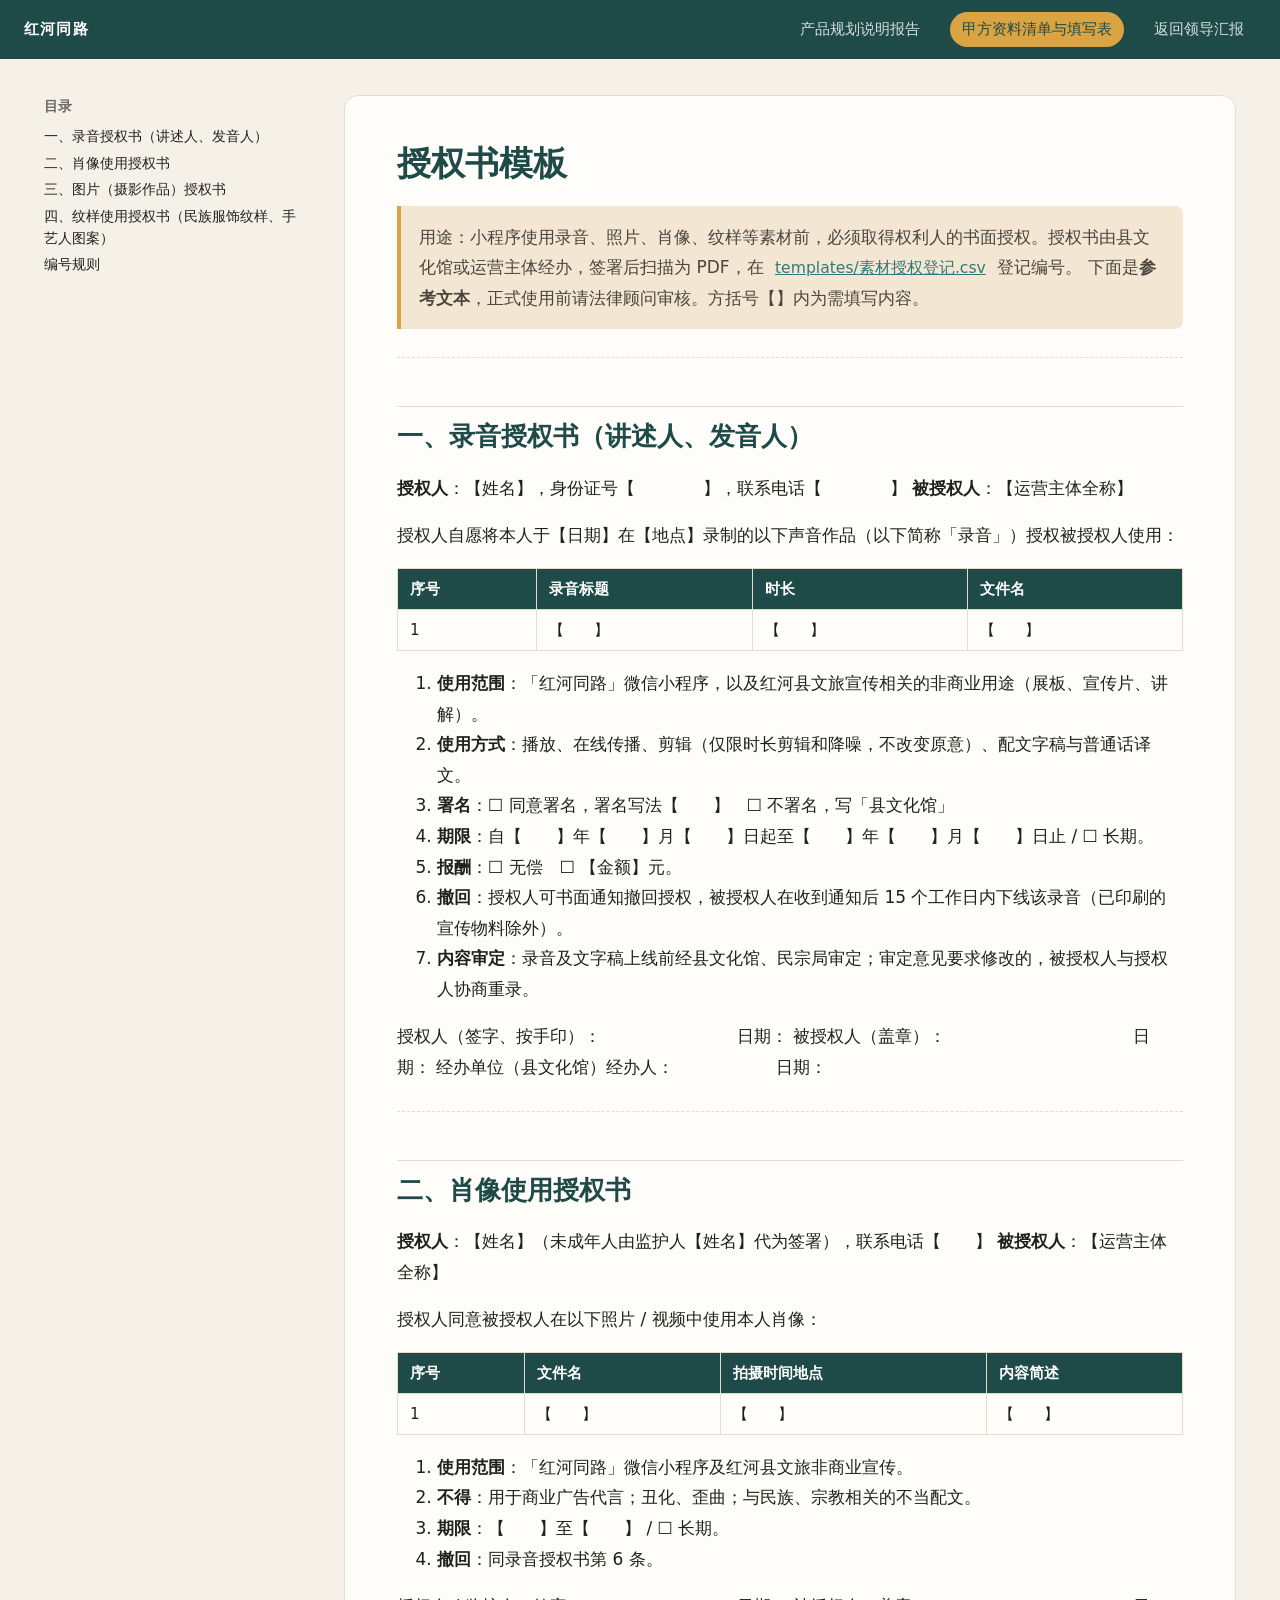
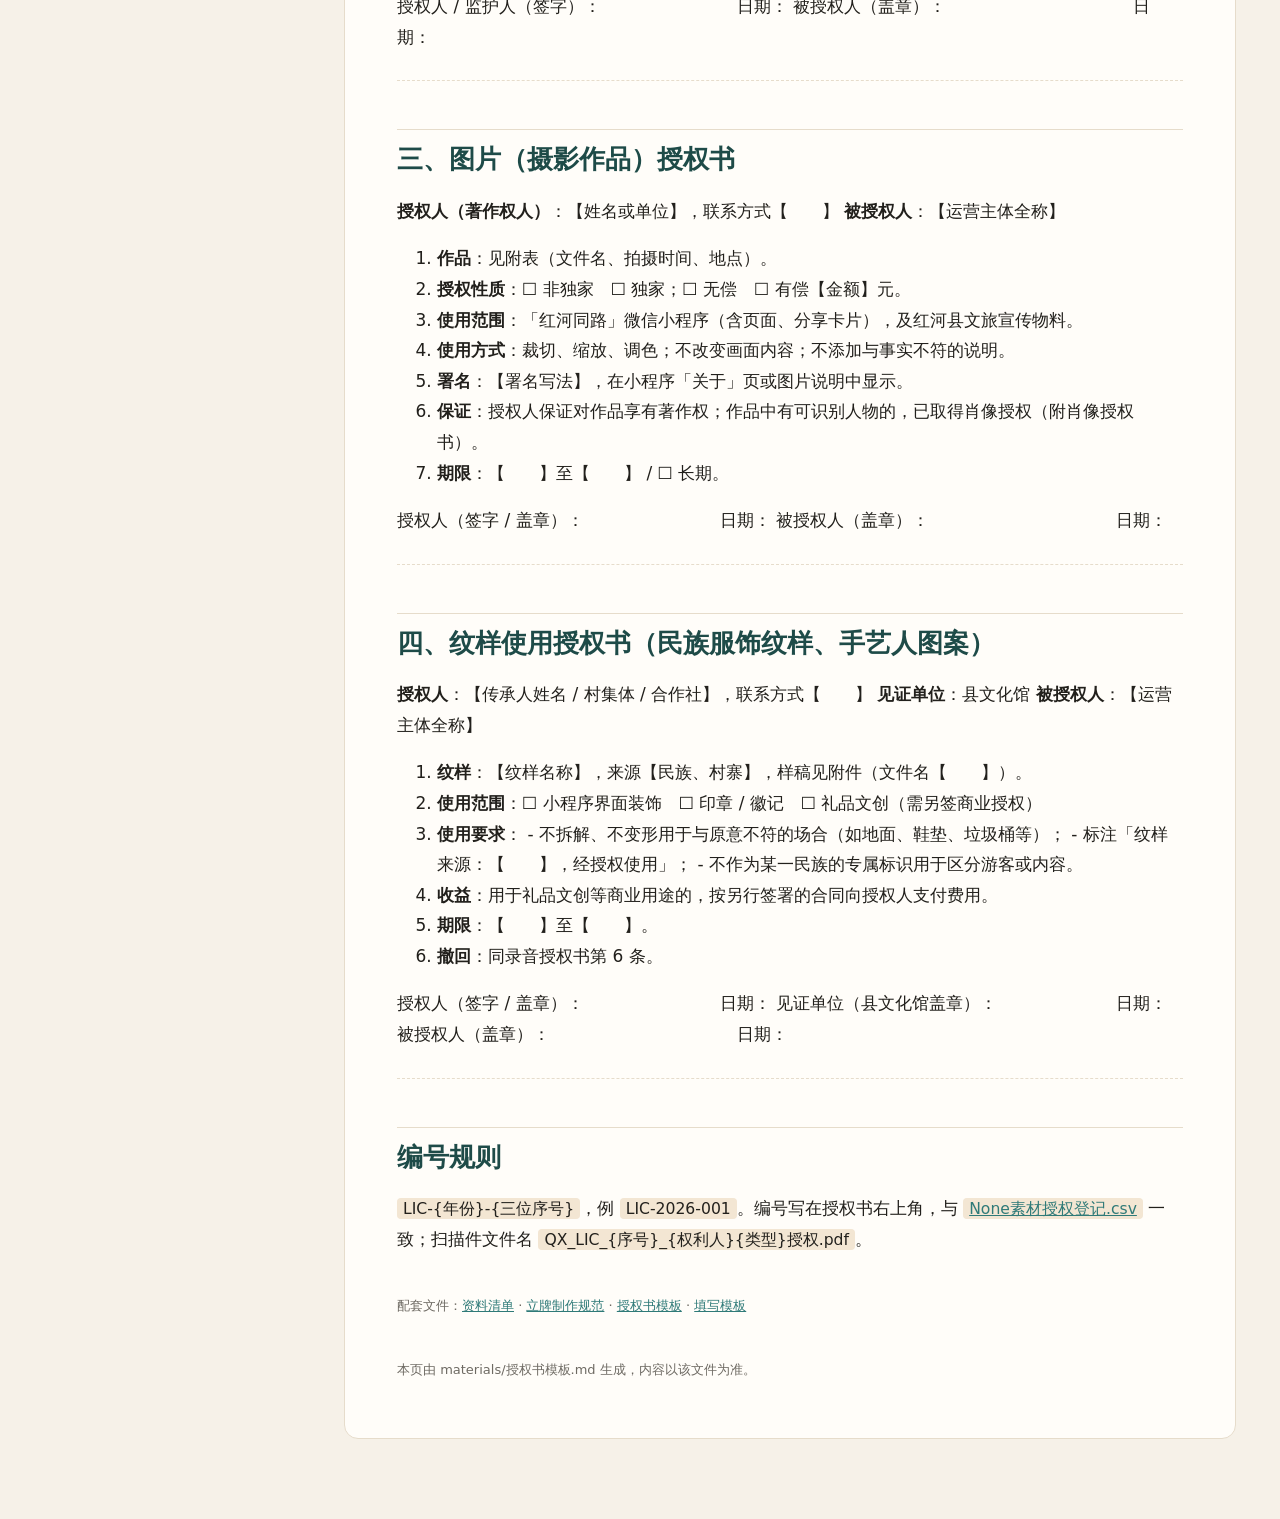
==== presentation/docs/materials-license.html @ 581190be "presentation: 领导版末页可直接打开文字版报告与甲方资料清单、填写表（网页版，含模板预览与下载） Co-authored-by: KevenJan <KevenJan@users.nore" ====
<!DOCTYPE html>
<html lang="zh-CN">
<head>
<meta charset="utf-8">
<meta name="viewport" content="width=device-width, initial-scale=1">
<meta name="robots" content="noindex, nofollow">
<title>红河同路 · 授权书模板</title>
<style>
:root{--teal:#1E4B48;--paddy:#2F7A78;--gold:#D9A441;--ink:#22201C;--stone:#6E6A63;--paper:#F6F1E8;--white:#FFFDF9;--line:#E6DCCB;--membrane:#F3E6D3}
*{box-sizing:border-box}
html{scroll-behavior:smooth;scroll-padding-top:72px}
body{margin:0;background:var(--paper);color:var(--ink);font:17px/1.8 "PingFang SC","Microsoft YaHei","Noto Sans SC","Noto Sans CJK SC",system-ui,sans-serif;-webkit-font-smoothing:antialiased}
a{color:var(--paddy)}
.bar{position:sticky;top:0;z-index:10;display:flex;align-items:center;gap:8px 18px;flex-wrap:wrap;padding:12px 24px;background:var(--teal);color:#fff;font-size:15px}
.bar .brand{font-weight:700;letter-spacing:.08em;margin-right:auto}
.bar a{color:rgba(255,255,255,.82);text-decoration:none;padding:4px 12px;border-radius:20px}
.bar a:hover{color:#fff;background:rgba(255,255,255,.12)}
.bar a.on{color:var(--teal);background:var(--gold)}
.wrap{display:grid;grid-template-columns:260px minmax(0,1fr);gap:40px;max-width:1240px;margin:0 auto;padding:36px 24px 80px}
nav.toc{position:sticky;top:76px;align-self:start;max-height:calc(100vh - 100px);overflow:auto;font-size:14px;line-height:1.6}
nav.toc .h{font-weight:700;color:var(--stone);margin-bottom:8px}
nav.toc ul{list-style:none;margin:0;padding:0}
nav.toc ul ul{padding-left:14px;font-size:13px}
nav.toc li{margin:4px 0}
nav.toc a{color:var(--ink);text-decoration:none}
nav.toc a:hover{color:var(--paddy)}
article{background:var(--white);border:1px solid var(--line);border-radius:14px;padding:44px 52px;min-width:0}
h1,h2,h3,h4{font-family:"Noto Serif SC","Noto Serif CJK SC","Source Han Serif SC","Songti SC",serif;color:var(--teal);line-height:1.4}
h1{font-size:34px;margin:0 0 18px}
h2{font-size:26px;margin:48px 0 14px;padding-top:12px;border-top:1px solid var(--line)}
h3{font-size:21px;margin:32px 0 10px}
h4{font-size:18px;margin:24px 0 8px}
blockquote{margin:16px 0;padding:12px 18px;background:var(--membrane);border-left:4px solid var(--gold);border-radius:0 8px 8px 0;color:#4a453d}
blockquote p{margin:4px 0}
hr{border:0;border-top:1px dashed var(--line);margin:28px 0}
code{font-family:inherit;background:var(--membrane);padding:1px 6px;border-radius:4px;font-size:.92em}
pre{background:var(--membrane);padding:14px 18px;border-radius:8px;overflow:auto}
pre code{background:none;padding:0}
.tbl{overflow-x:auto;margin:14px 0}
table{border-collapse:collapse;width:100%;font-size:15px;line-height:1.6}
th,td{border:1px solid var(--line);padding:8px 12px;text-align:left;vertical-align:top}
th{background:var(--teal);color:#fff;font-weight:600;white-space:nowrap}
tr:nth-child(even) td{background:#FBF7F0}
.dl{display:grid;grid-template-columns:repeat(auto-fill,minmax(240px,1fr));gap:12px;margin:16px 0}
.dl a{display:block;padding:12px 16px;background:var(--paper);border:1px solid var(--line);border-radius:10px;text-decoration:none;color:var(--ink)}
.dl a:hover{border-color:var(--paddy)}
.dl a b{display:block;color:var(--teal)}
.dl a span{font-size:13px;color:var(--stone)}
.dl a.main{background:var(--teal);color:#fff;grid-column:1/-1}
.dl a.main b{color:var(--gold)}
.dl a.main span{color:rgba(255,255,255,.8)}
details{margin:10px 0;border:1px solid var(--line);border-radius:10px;background:var(--paper)}
details summary{cursor:pointer;padding:10px 16px;font-weight:600;color:var(--teal)}
details .in{padding:0 16px 14px}
details .in p{margin:6px 0;font-size:14px;color:var(--stone)}
.foot{margin-top:40px;font-size:13px;color:var(--stone)}
@media (max-width:900px){.wrap{grid-template-columns:1fr;padding:16px 10px 60px;gap:16px}nav.toc{position:static;max-height:none;background:var(--white);border:1px solid var(--line);border-radius:12px;padding:14px 18px}nav.toc ul ul{display:none}article{padding:24px 18px}h1{font-size:26px}h2{font-size:21px}body{font-size:16px}.bar{padding:10px 12px}}
@media print{.bar,nav.toc{display:none}.wrap{display:block;padding:0}article{border:0;padding:0}body{background:#fff}h2{break-after:avoid}tr{break-inside:avoid}}
</style>
</head>
<body>
<div class="bar"><span class="brand">红河同路</span><a href="report.html">产品规划说明报告</a><a href="materials.html" class="on">甲方资料清单与填写表</a><a href="../index.html">返回领导汇报</a></div>
<div class="wrap">
<nav class="toc"><div class="h">目录</div><div class="toc">
<ul>
<li><a href="#一录音授权书讲述人发音人">一、录音授权书（讲述人、发音人）</a></li>
<li><a href="#二肖像使用授权书">二、肖像使用授权书</a></li>
<li><a href="#三图片摄影作品授权书">三、图片（摄影作品）授权书</a></li>
<li><a href="#四纹样使用授权书民族服饰纹样手艺人图案">四、纹样使用授权书（民族服饰纹样、手艺人图案）</a></li>
<li><a href="#编号规则">编号规则</a></li>
</ul>
</div>
</nav>
<article>
<h1 id="授权书模板">授权书模板</h1>
<blockquote>
<p>用途：小程序使用录音、照片、肖像、纹样等素材前，必须取得权利人的书面授权。授权书由县文化馆或运营主体经办，签署后扫描为 PDF，在 <a href="materials.html#tpl-素材授权登记"><code>templates/素材授权登记.csv</code></a> 登记编号。
下面是<strong>参考文本</strong>，正式使用前请法律顾问审核。方括号【】内为需填写内容。</p>
</blockquote>
<hr />
<h2 id="一录音授权书讲述人发音人">一、录音授权书（讲述人、发音人）</h2>
<p><strong>授权人</strong>：【姓名】，身份证号【　　　　】，联系电话【　　　　】
<strong>被授权人</strong>：【运营主体全称】</p>
<p>授权人自愿将本人于【日期】在【地点】录制的以下声音作品（以下简称「录音」）授权被授权人使用：</p>
<div class="tbl"><table>
<thead>
<tr>
<th>序号</th>
<th>录音标题</th>
<th>时长</th>
<th>文件名</th>
</tr>
</thead>
<tbody>
<tr>
<td>1</td>
<td>【　　】</td>
<td>【　　】</td>
<td>【　　】</td>
</tr>
</tbody>
</table></div>
<ol>
<li><strong>使用范围</strong>：「红河同路」微信小程序，以及红河县文旅宣传相关的非商业用途（展板、宣传片、讲解）。</li>
<li><strong>使用方式</strong>：播放、在线传播、剪辑（仅限时长剪辑和降噪，不改变原意）、配文字稿与普通话译文。</li>
<li><strong>署名</strong>：☐ 同意署名，署名写法【　　】　☐ 不署名，写「县文化馆」</li>
<li><strong>期限</strong>：自【　　】年【　　】月【　　】日起至【　　】年【　　】月【　　】日止 / ☐ 长期。</li>
<li><strong>报酬</strong>：☐ 无偿　☐ 【金额】元。</li>
<li><strong>撤回</strong>：授权人可书面通知撤回授权，被授权人在收到通知后 15 个工作日内下线该录音（已印刷的宣传物料除外）。</li>
<li><strong>内容审定</strong>：录音及文字稿上线前经县文化馆、民宗局审定；审定意见要求修改的，被授权人与授权人协商重录。</li>
</ol>
<p>授权人（签字、按手印）：　　　　　　　　日期：
被授权人（盖章）：　　　　　　　　　　　日期：
经办单位（县文化馆）经办人：　　　　　　日期：</p>
<hr />
<h2 id="二肖像使用授权书">二、肖像使用授权书</h2>
<p><strong>授权人</strong>：【姓名】（未成年人由监护人【姓名】代为签署），联系电话【　　】
<strong>被授权人</strong>：【运营主体全称】</p>
<p>授权人同意被授权人在以下照片 / 视频中使用本人肖像：</p>
<div class="tbl"><table>
<thead>
<tr>
<th>序号</th>
<th>文件名</th>
<th>拍摄时间地点</th>
<th>内容简述</th>
</tr>
</thead>
<tbody>
<tr>
<td>1</td>
<td>【　　】</td>
<td>【　　】</td>
<td>【　　】</td>
</tr>
</tbody>
</table></div>
<ol>
<li><strong>使用范围</strong>：「红河同路」微信小程序及红河县文旅非商业宣传。</li>
<li><strong>不得</strong>：用于商业广告代言；丑化、歪曲；与民族、宗教相关的不当配文。</li>
<li><strong>期限</strong>：【　　】至【　　】 / ☐ 长期。</li>
<li><strong>撤回</strong>：同录音授权书第 6 条。</li>
</ol>
<p>授权人 / 监护人（签字）：　　　　　　　　日期：
被授权人（盖章）：　　　　　　　　　　　日期：</p>
<hr />
<h2 id="三图片摄影作品授权书">三、图片（摄影作品）授权书</h2>
<p><strong>授权人（著作权人）</strong>：【姓名或单位】，联系方式【　　】
<strong>被授权人</strong>：【运营主体全称】</p>
<ol>
<li><strong>作品</strong>：见附表（文件名、拍摄时间、地点）。</li>
<li><strong>授权性质</strong>：☐ 非独家　☐ 独家；☐ 无偿　☐ 有偿【金额】元。</li>
<li><strong>使用范围</strong>：「红河同路」微信小程序（含页面、分享卡片），及红河县文旅宣传物料。</li>
<li><strong>使用方式</strong>：裁切、缩放、调色；不改变画面内容；不添加与事实不符的说明。</li>
<li><strong>署名</strong>：【署名写法】，在小程序「关于」页或图片说明中显示。</li>
<li><strong>保证</strong>：授权人保证对作品享有著作权；作品中有可识别人物的，已取得肖像授权（附肖像授权书）。</li>
<li><strong>期限</strong>：【　　】至【　　】 / ☐ 长期。</li>
</ol>
<p>授权人（签字 / 盖章）：　　　　　　　　日期：
被授权人（盖章）：　　　　　　　　　　　日期：</p>
<hr />
<h2 id="四纹样使用授权书民族服饰纹样手艺人图案">四、纹样使用授权书（民族服饰纹样、手艺人图案）</h2>
<p><strong>授权人</strong>：【传承人姓名 / 村集体 / 合作社】，联系方式【　　】
<strong>见证单位</strong>：县文化馆
<strong>被授权人</strong>：【运营主体全称】</p>
<ol>
<li><strong>纹样</strong>：【纹样名称】，来源【民族、村寨】，样稿见附件（文件名【　　】）。</li>
<li><strong>使用范围</strong>：☐ 小程序界面装饰　☐ 印章 / 徽记　☐ 礼品文创（需另签商业授权）</li>
<li><strong>使用要求</strong>：
   - 不拆解、不变形用于与原意不符的场合（如地面、鞋垫、垃圾桶等）；
   - 标注「纹样来源：【　　】，经授权使用」；
   - 不作为某一民族的专属标识用于区分游客或内容。</li>
<li><strong>收益</strong>：用于礼品文创等商业用途的，按另行签署的合同向授权人支付费用。</li>
<li><strong>期限</strong>：【　　】至【　　】。</li>
<li><strong>撤回</strong>：同录音授权书第 6 条。</li>
</ol>
<p>授权人（签字 / 盖章）：　　　　　　　　日期：
见证单位（县文化馆盖章）：　　　　　　　日期：
被授权人（盖章）：　　　　　　　　　　　日期：</p>
<hr />
<h2 id="编号规则">编号规则</h2>
<p><code>LIC-{年份}-{三位序号}</code>，例 <code>LIC-2026-001</code>。编号写在授权书右上角，与 <a href="materials.html#tpl-素材授权登记"><code>None素材授权登记.csv</code></a> 一致；扫描件文件名 <code>QX_LIC_{序号}_{权利人}{类型}授权.pdf</code>。</p>
<p class="foot">配套文件：<a href="materials.html">资料清单</a> · <a href="materials-sign.html">立牌制作规范</a> · <a href="materials-license.html">授权书模板</a> · <a href="materials.html#templates">填写模板</a></p>
<p class="foot">本页由 materials/授权书模板.md 生成，内容以该文件为准。</p>
</article>
</div>
<script>
function openTarget(){var t=location.hash&&document.getElementById(decodeURIComponent(location.hash.slice(1)));if(t&&t.tagName==='DETAILS'){t.open=true;t.scrollIntoView();}}
window.addEventListener('hashchange',openTarget);openTarget();
</script>
</body>
</html>
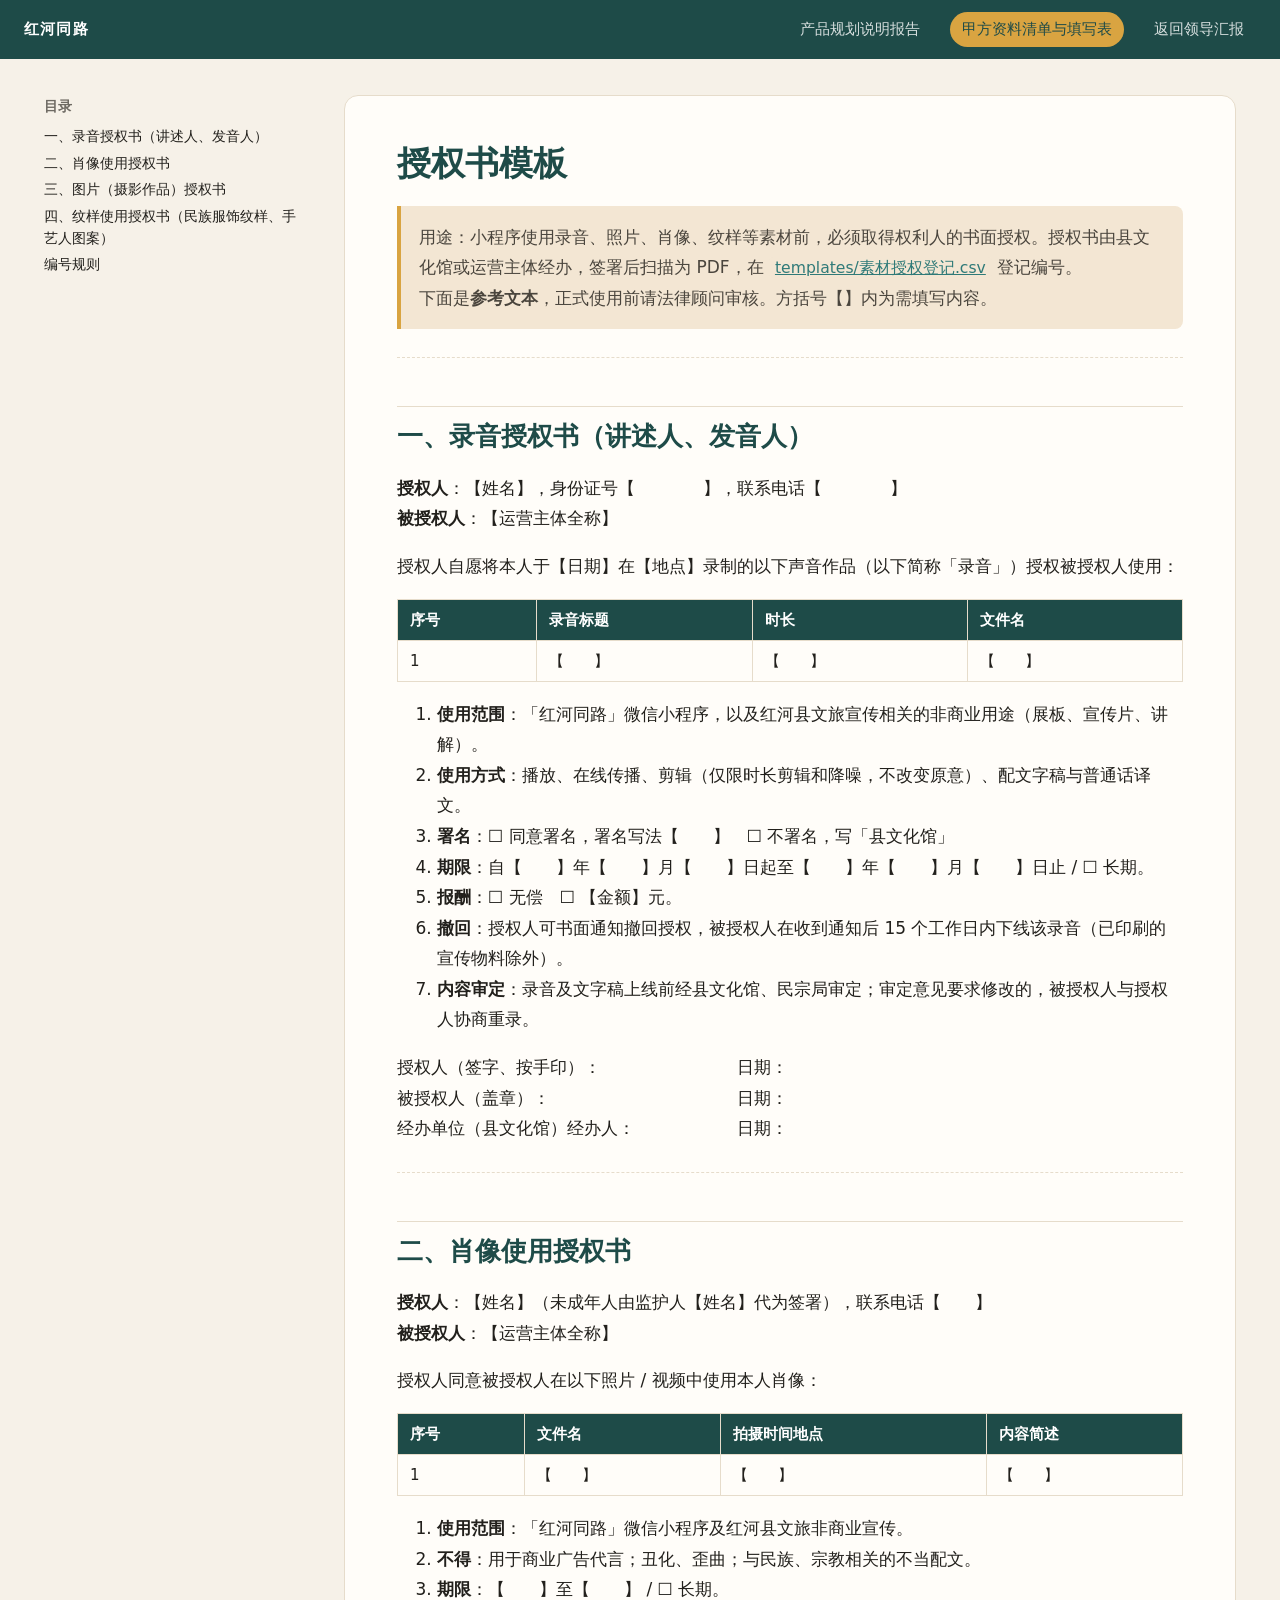
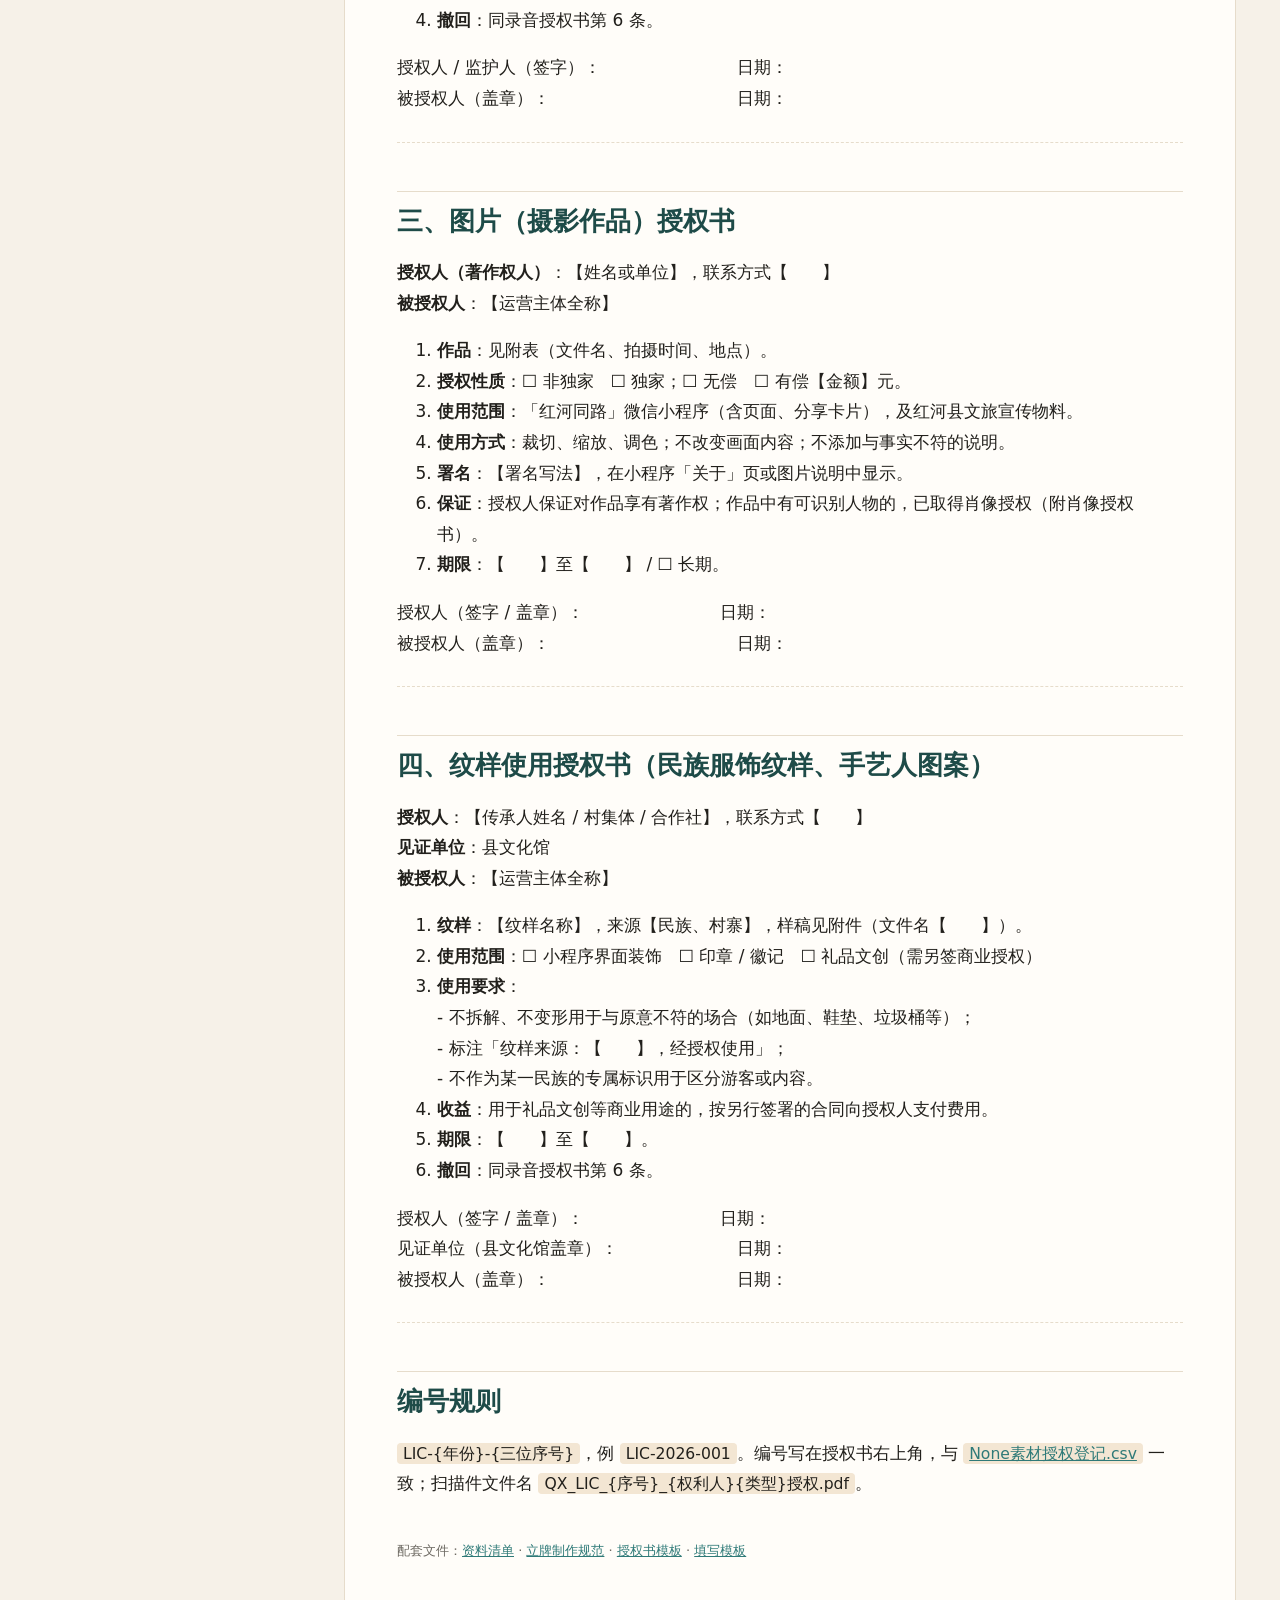
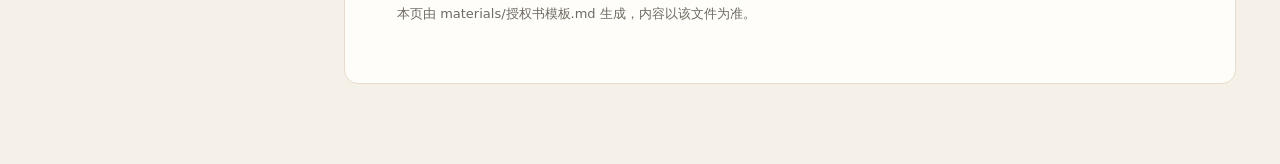
==== commit 820bce8e: "presentation/docs: 保留引用块换行，报告里的 materials/ 可点到资料清单 Co-authored-by: KevenJan <KevenJan@users.noreply." ====
--- a/presentation/docs/materials-license.html
+++ b/presentation/docs/materials-license.html
@@ -74,12 +74,12 @@
 <article>
 <h1 id="授权书模板">授权书模板</h1>
 <blockquote>
-<p>用途：小程序使用录音、照片、肖像、纹样等素材前，必须取得权利人的书面授权。授权书由县文化馆或运营主体经办，签署后扫描为 PDF，在 <a href="materials.html#tpl-素材授权登记"><code>templates/素材授权登记.csv</code></a> 登记编号。
+<p>用途：小程序使用录音、照片、肖像、纹样等素材前，必须取得权利人的书面授权。授权书由县文化馆或运营主体经办，签署后扫描为 PDF，在 <a href="materials.html#tpl-素材授权登记"><code>templates/素材授权登记.csv</code></a> 登记编号。<br />
 下面是<strong>参考文本</strong>，正式使用前请法律顾问审核。方括号【】内为需填写内容。</p>
 </blockquote>
 <hr />
 <h2 id="一录音授权书讲述人发音人">一、录音授权书（讲述人、发音人）</h2>
-<p><strong>授权人</strong>：【姓名】，身份证号【　　　　】，联系电话【　　　　】
+<p><strong>授权人</strong>：【姓名】，身份证号【　　　　】，联系电话【　　　　】<br />
 <strong>被授权人</strong>：【运营主体全称】</p>
 <p>授权人自愿将本人于【日期】在【地点】录制的以下声音作品（以下简称「录音」）授权被授权人使用：</p>
 <div class="tbl"><table>
@@ -109,12 +109,12 @@
 <li><strong>撤回</strong>：授权人可书面通知撤回授权，被授权人在收到通知后 15 个工作日内下线该录音（已印刷的宣传物料除外）。</li>
 <li><strong>内容审定</strong>：录音及文字稿上线前经县文化馆、民宗局审定；审定意见要求修改的，被授权人与授权人协商重录。</li>
 </ol>
-<p>授权人（签字、按手印）：　　　　　　　　日期：
-被授权人（盖章）：　　　　　　　　　　　日期：
+<p>授权人（签字、按手印）：　　　　　　　　日期：<br />
+被授权人（盖章）：　　　　　　　　　　　日期：<br />
 经办单位（县文化馆）经办人：　　　　　　日期：</p>
 <hr />
 <h2 id="二肖像使用授权书">二、肖像使用授权书</h2>
-<p><strong>授权人</strong>：【姓名】（未成年人由监护人【姓名】代为签署），联系电话【　　】
+<p><strong>授权人</strong>：【姓名】（未成年人由监护人【姓名】代为签署），联系电话【　　】<br />
 <strong>被授权人</strong>：【运营主体全称】</p>
 <p>授权人同意被授权人在以下照片 / 视频中使用本人肖像：</p>
 <div class="tbl"><table>
@@ -141,11 +141,11 @@
 <li><strong>期限</strong>：【　　】至【　　】 / ☐ 长期。</li>
 <li><strong>撤回</strong>：同录音授权书第 6 条。</li>
 </ol>
-<p>授权人 / 监护人（签字）：　　　　　　　　日期：
+<p>授权人 / 监护人（签字）：　　　　　　　　日期：<br />
 被授权人（盖章）：　　　　　　　　　　　日期：</p>
 <hr />
 <h2 id="三图片摄影作品授权书">三、图片（摄影作品）授权书</h2>
-<p><strong>授权人（著作权人）</strong>：【姓名或单位】，联系方式【　　】
+<p><strong>授权人（著作权人）</strong>：【姓名或单位】，联系方式【　　】<br />
 <strong>被授权人</strong>：【运营主体全称】</p>
 <ol>
 <li><strong>作品</strong>：见附表（文件名、拍摄时间、地点）。</li>
@@ -156,26 +156,26 @@
 <li><strong>保证</strong>：授权人保证对作品享有著作权；作品中有可识别人物的，已取得肖像授权（附肖像授权书）。</li>
 <li><strong>期限</strong>：【　　】至【　　】 / ☐ 长期。</li>
 </ol>
-<p>授权人（签字 / 盖章）：　　　　　　　　日期：
+<p>授权人（签字 / 盖章）：　　　　　　　　日期：<br />
 被授权人（盖章）：　　　　　　　　　　　日期：</p>
 <hr />
 <h2 id="四纹样使用授权书民族服饰纹样手艺人图案">四、纹样使用授权书（民族服饰纹样、手艺人图案）</h2>
-<p><strong>授权人</strong>：【传承人姓名 / 村集体 / 合作社】，联系方式【　　】
-<strong>见证单位</strong>：县文化馆
+<p><strong>授权人</strong>：【传承人姓名 / 村集体 / 合作社】，联系方式【　　】<br />
+<strong>见证单位</strong>：县文化馆<br />
 <strong>被授权人</strong>：【运营主体全称】</p>
 <ol>
 <li><strong>纹样</strong>：【纹样名称】，来源【民族、村寨】，样稿见附件（文件名【　　】）。</li>
 <li><strong>使用范围</strong>：☐ 小程序界面装饰　☐ 印章 / 徽记　☐ 礼品文创（需另签商业授权）</li>
-<li><strong>使用要求</strong>：
-   - 不拆解、不变形用于与原意不符的场合（如地面、鞋垫、垃圾桶等）；
-   - 标注「纹样来源：【　　】，经授权使用」；
+<li><strong>使用要求</strong>：<br />
+   - 不拆解、不变形用于与原意不符的场合（如地面、鞋垫、垃圾桶等）；<br />
+   - 标注「纹样来源：【　　】，经授权使用」；<br />
    - 不作为某一民族的专属标识用于区分游客或内容。</li>
 <li><strong>收益</strong>：用于礼品文创等商业用途的，按另行签署的合同向授权人支付费用。</li>
 <li><strong>期限</strong>：【　　】至【　　】。</li>
 <li><strong>撤回</strong>：同录音授权书第 6 条。</li>
 </ol>
-<p>授权人（签字 / 盖章）：　　　　　　　　日期：
-见证单位（县文化馆盖章）：　　　　　　　日期：
+<p>授权人（签字 / 盖章）：　　　　　　　　日期：<br />
+见证单位（县文化馆盖章）：　　　　　　　日期：<br />
 被授权人（盖章）：　　　　　　　　　　　日期：</p>
 <hr />
 <h2 id="编号规则">编号规则</h2>
